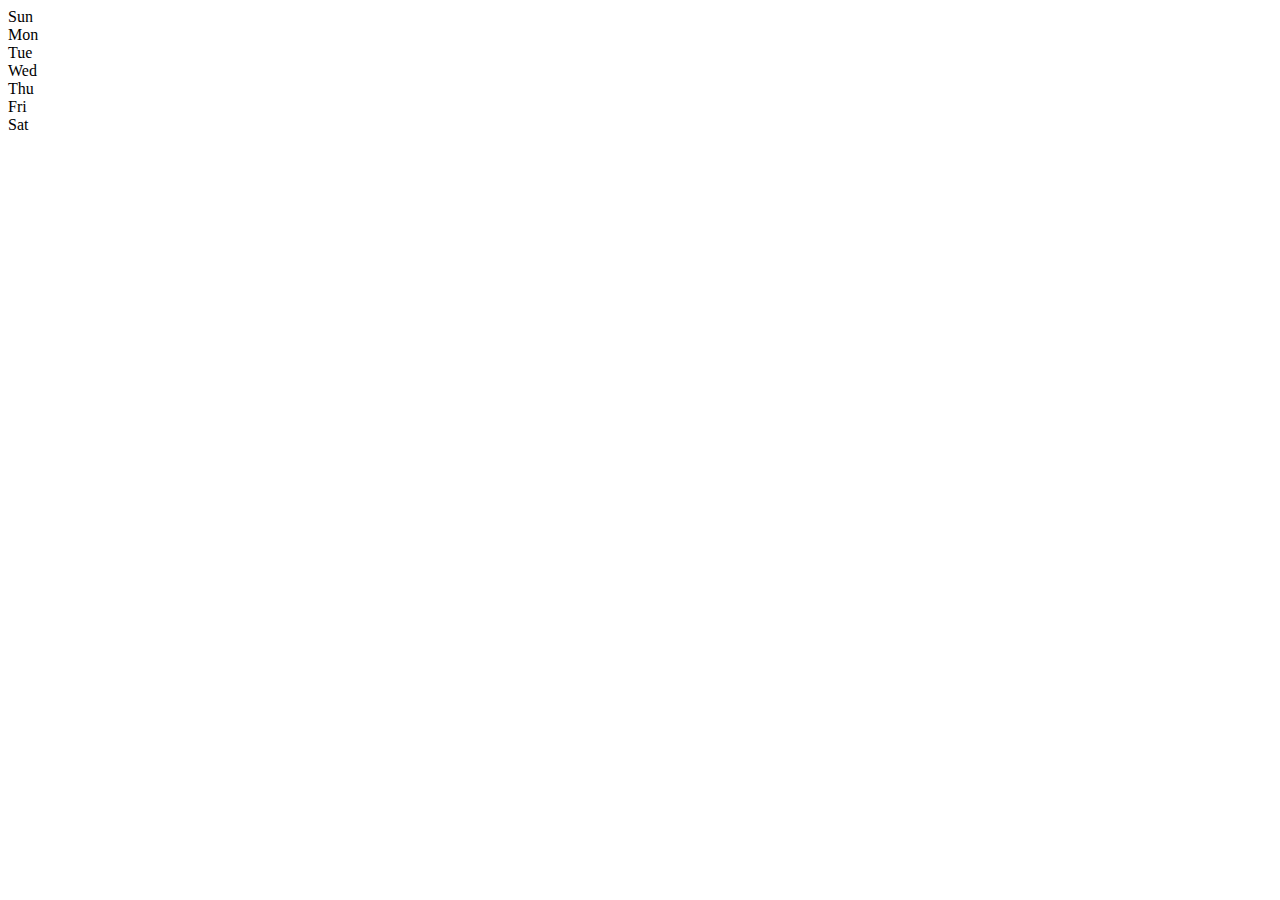
==== weekClock.html @ 480b2ef4 "first commit" ====
<html>
<head>
    <title>Week Clock</title>
    <link rel="stylesheet" type="text/css" href="styles.css">
</head>
<body>
    <div id="clock" class="analog-clock">
        <div class="hand hour-hand"></div>
        <div class="hand minute-hand"></div>
        <div class="hand second-hand"></div>
        <div class="weekday-container">
          <div class="weekday">Sun</div>
          <div class="weekday">Mon</div>
          <div class="weekday">Tue</div>
          <div class="weekday">Wed</div>
          <div class="weekday">Thu</div>
          <div class="weekday">Fri</div>
          <div class="weekday">Sat</div>
        </div>
      </div>    
    </body>
</html>
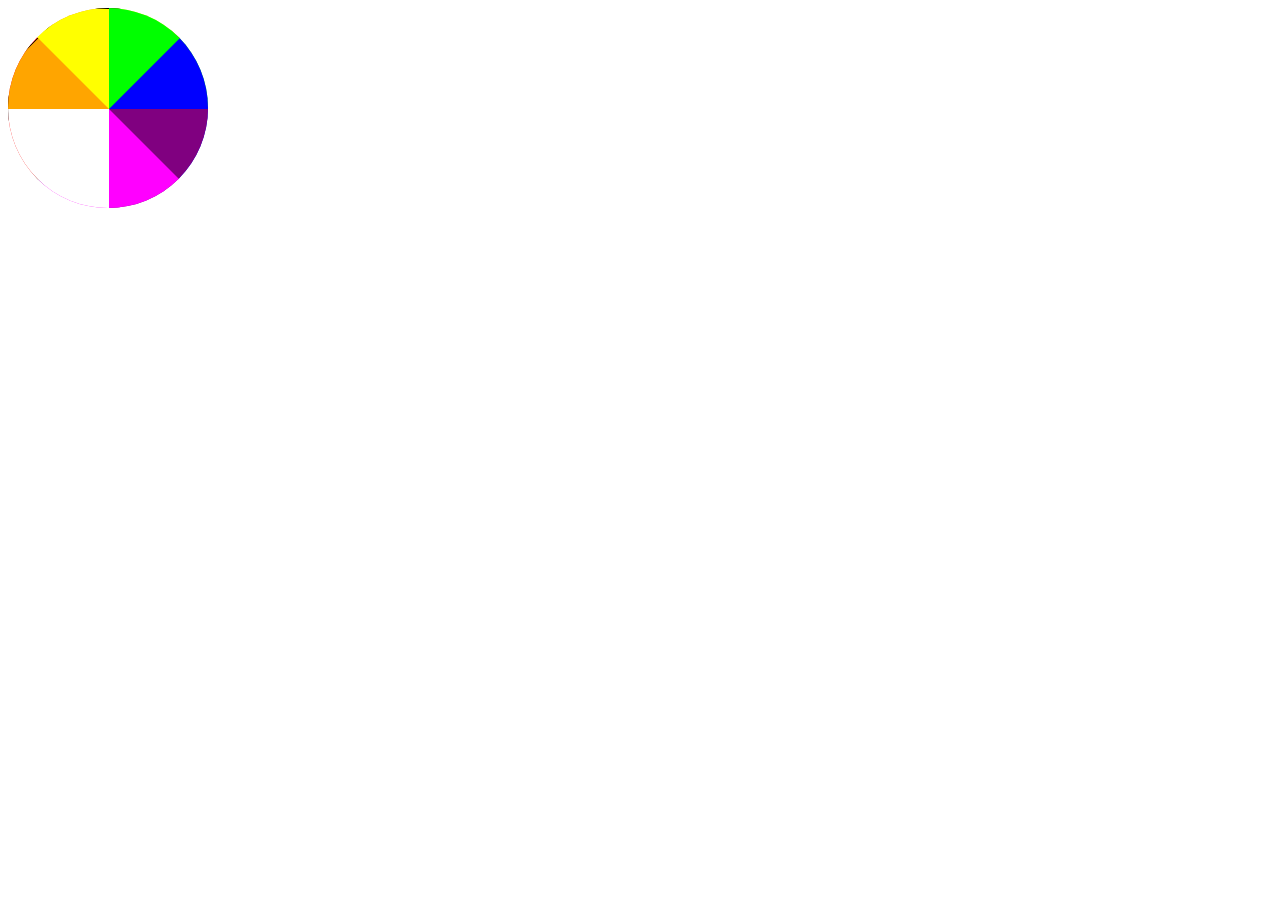
==== commit e65206df: "building structure of a clock" ====
--- a/weekClock.html
+++ b/weekClock.html
@@ -1,22 +1,45 @@
 <html>
-<head>
+  <head>
     <title>Week Clock</title>
-    <link rel="stylesheet" type="text/css" href="styles.css">
-</head>
-<body>
-    <div id="clock" class="analog-clock">
-        <div class="hand hour-hand"></div>
-        <div class="hand minute-hand"></div>
-        <div class="hand second-hand"></div>
-        <div class="weekday-container">
-          <div class="weekday">Sun</div>
-          <div class="weekday">Mon</div>
-          <div class="weekday">Tue</div>
-          <div class="weekday">Wed</div>
-          <div class="weekday">Thu</div>
-          <div class="weekday">Fri</div>
-          <div class="weekday">Sat</div>
-        </div>
-      </div>    
-    </body>
-</html>+    <link rel="stylesheet" type="text/css" href="styles.css" />
+  </head>
+  <body>
+    <!-- <div id="clock" class="analog-clock">
+      <div class="weekday" id="sun">Sunday</div>
+      <div class="weekday" id="mon">Monday</div>
+      <div class="weekday" id="tue">Tueday</div>
+      <div class="weekday" id="wed">Wednesday</div>
+      <div class="weekday" id="thu">Thursday</div>
+      <div class="weekday" id="fri">Friday</div>
+      <div class="weekday" id="sat">Saturday</div>
+    </div> -->
+    <div id="chart" class="pie-chart"></div>
+
+    <script type="text/javascript">
+      // Array of colors for the slices
+      const colors = [
+        "#FF0000",
+        "#FFA500",
+        "#FFFF00",
+        "#00FF00",
+        "#0000FF",
+        "#800080",
+        "#FF00FF",
+        "white",
+      ];
+
+      // Calculate the angle for each slice
+      const sliceAngle = 360 / colors.length;
+
+      // Create the slices dynamically
+      const chart = document.getElementById("chart");
+      for (let i = 0; i < colors.length; i++) {
+        const slice = document.createElement("div");
+        slice.classList.add("slice");
+        slice.style.transform = `rotate(${i * sliceAngle}deg)`;
+        slice.style.backgroundColor = colors[i];
+        chart.appendChild(slice);
+      }
+    </script>
+  </body>
+</html>
--- a/styles.css
+++ b/styles.css
@@ -0,0 +1,17 @@
+.pie-chart {
+    width: 200px;
+    height: 200px;
+    border-radius: 50%;
+    position: relative;
+    background-color: #f2f2f2;
+    overflow: hidden;
+  }
+  
+  .slice {
+    position: absolute;
+    width: 100%;
+    height: 100%;
+    clip-path: polygon(50% 50%, 0 0, 0 100%);
+    border: 1px solid #000000; /* Add border style */
+  }
+  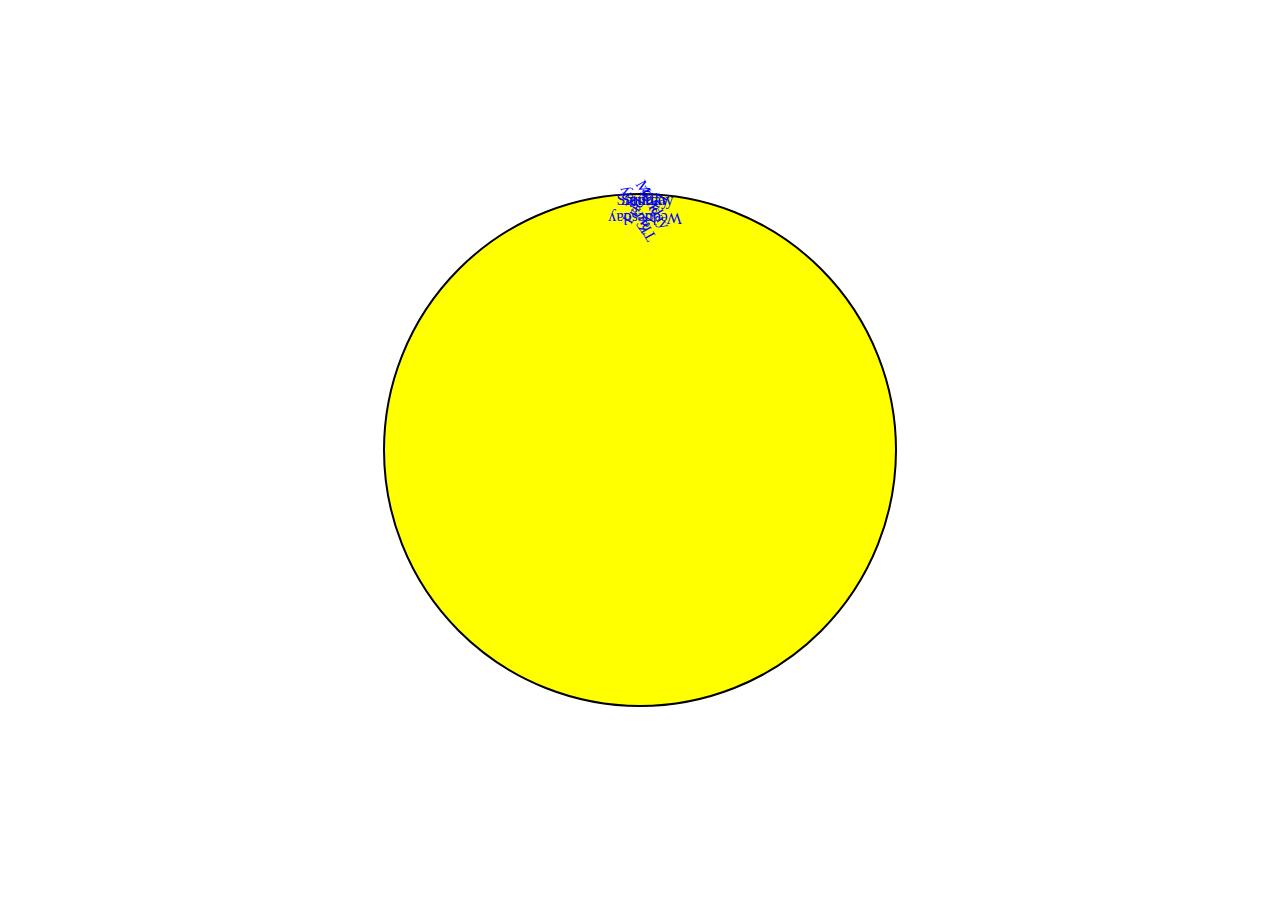
==== commit 34625cf4: "still updating structure" ====
--- a/weekClock.html
+++ b/weekClock.html
@@ -4,42 +4,14 @@
     <link rel="stylesheet" type="text/css" href="styles.css" />
   </head>
   <body>
-    <!-- <div id="clock" class="analog-clock">
-      <div class="weekday" id="sun">Sunday</div>
-      <div class="weekday" id="mon">Monday</div>
-      <div class="weekday" id="tue">Tueday</div>
-      <div class="weekday" id="wed">Wednesday</div>
-      <div class="weekday" id="thu">Thursday</div>
-      <div class="weekday" id="fri">Friday</div>
-      <div class="weekday" id="sat">Saturday</div>
-    </div> -->
-    <div id="chart" class="pie-chart"></div>
-
-    <script type="text/javascript">
-      // Array of colors for the slices
-      const colors = [
-        "#FF0000",
-        "#FFA500",
-        "#FFFF00",
-        "#00FF00",
-        "#0000FF",
-        "#800080",
-        "#FF00FF",
-        "white",
-      ];
-
-      // Calculate the angle for each slice
-      const sliceAngle = 360 / colors.length;
-
-      // Create the slices dynamically
-      const chart = document.getElementById("chart");
-      for (let i = 0; i < colors.length; i++) {
-        const slice = document.createElement("div");
-        slice.classList.add("slice");
-        slice.style.transform = `rotate(${i * sliceAngle}deg)`;
-        slice.style.backgroundColor = colors[i];
-        chart.appendChild(slice);
-      }
-    </script>
+    <div id="clock" class="clock">
+        <span class="weekday" id="sun">Sunday</span>
+        <span class="weekday" id="mon">Monday</span>
+        <span class="weekday" id="tue">Tueday</span>
+        <span class="weekday" id="wed">Wednesday</span>
+        <span class="weekday" id="thu">Thursday</span>
+        <span class="weekday" id="fri">Friday</span>
+        <span class="weekday" id="sat">Saturday</span>
+      </div>
   </body>
 </html>
--- a/styles.css
+++ b/styles.css
@@ -1,17 +1,46 @@
-.pie-chart {
-    width: 200px;
-    height: 200px;
+.clock {
+    width: 500px;
+    height: 500px;
     border-radius: 50%;
-    position: relative;
-    background-color: #f2f2f2;
-    overflow: hidden;
+    border: 2px solid #000000;
+    position: absolute;
+    top: 50%;
+    left: 50%;
+    transform: translate(-50%, -50%);
+    background-color: yellow;
+    color: blue;
+    padding: 5px;
+  }
+  .weekday {
+    position: absolute;
+    width: 100%;
+    text-align: center;
   }
   
-  .slice {
-    position: absolute;
-    width: 100%;
-    height: 100%;
-    clip-path: polygon(50% 50%, 0 0, 0 100%);
-    border: 1px solid #000000; /* Add border style */
+  #sun {
+    transform: rotate(0deg) translateY(-50%);
   }
-  +  
+  #mon {
+    transform: rotate(60deg) translateY(-50%);
+  }
+  
+  #tue {
+    transform: rotate(120deg) translateY(-50%);
+  }
+  
+  #wed {
+    transform: rotate(180deg) translateY(-50%);
+  }
+  
+  #thu {
+    transform: rotate(240deg) translateY(-50%);
+  }
+  
+  #fri {
+    transform: rotate(300deg) translateY(-50%);
+  }
+  
+  #sat {
+    transform: rotate(360deg) translateY(-50%);
+  }
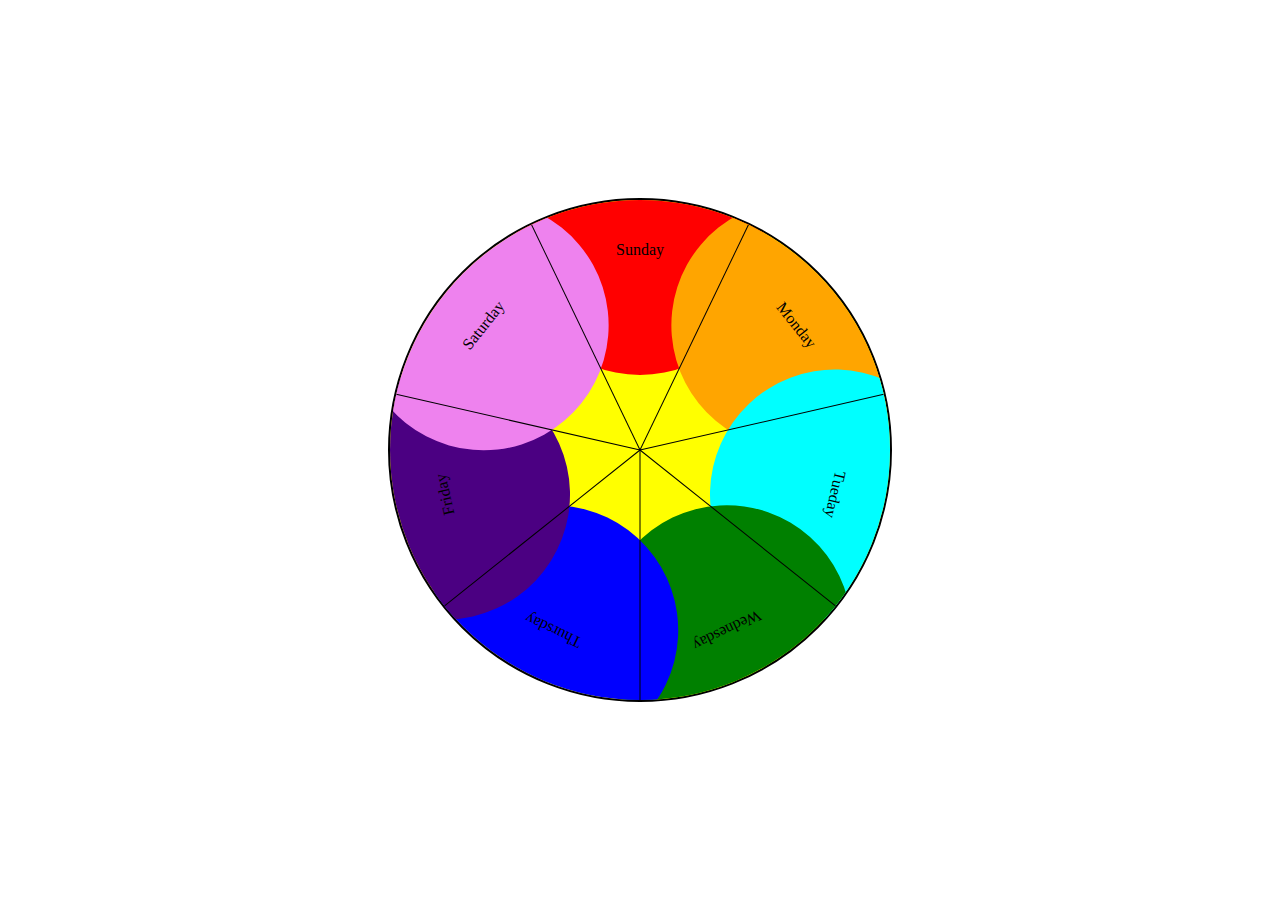
==== commit 6ca6cfc8: "finally completed my strudture" ====
--- a/weekClock.html
+++ b/weekClock.html
@@ -5,13 +5,21 @@
   </head>
   <body>
     <div id="clock" class="clock">
-        <span class="weekday" id="sun">Sunday</span>
-        <span class="weekday" id="mon">Monday</span>
-        <span class="weekday" id="tue">Tueday</span>
-        <span class="weekday" id="wed">Wednesday</span>
-        <span class="weekday" id="thu">Thursday</span>
-        <span class="weekday" id="fri">Friday</span>
-        <span class="weekday" id="sat">Saturday</span>
-      </div>
+      <span class="line"></span>
+      <span class="line"></span>
+      <span class="line"></span>
+      <span class="line"></span>
+      <span class="line"></span>
+      <span class="line"></span>
+      <span class="line"></span>
+      <span class="weekday" id="sun">Sunday</span>
+      <span class="weekday" id="mon">Monday</span>
+      <span class="weekday" id="tue">Tueday</span>
+      <span class="weekday" id="wed">Wednesday</span>
+      <span class="weekday" id="thu">Thursday</span>
+      <span class="weekday" id="fri">Friday</span>
+      <span class="weekday" id="sat">Saturday</span>
+     
+    </div>
   </body>
 </html>
--- a/styles.css
+++ b/styles.css
@@ -1,46 +1,102 @@
 .clock {
-    width: 500px;
-    height: 500px;
-    border-radius: 50%;
-    border: 2px solid #000000;
-    position: absolute;
-    top: 50%;
-    left: 50%;
-    transform: translate(-50%, -50%);
-    background-color: yellow;
-    color: blue;
-    padding: 5px;
-  }
-  .weekday {
-    position: absolute;
-    width: 100%;
-    text-align: center;
-  }
+  width: 500px;
+  height: 500px;
+  border-radius: 50%;
+  border: 2px solid #000000;
+  position: absolute;
+  top: 50%;
+  left: 50%;
+  transform: translate(-50%, -50%);
+  background-color: yellow;
+  display: flex;
+  flex-direction: column;
+  justify-content: center;
+  align-items: center;
+  overflow: hidden;
+}
+
+.weekday {
+  position: absolute;
+  width: 250px;
+  height: 250px;
+  border-radius: 50%;
+  display: flex;
+  justify-content: center;
+  align-items: center;
+  font-size: 16px;
   
-  #sun {
-    transform: rotate(0deg) translateY(-50%);
-  }
-  
-  #mon {
-    transform: rotate(60deg) translateY(-50%);
-  }
-  
-  #tue {
-    transform: rotate(120deg) translateY(-50%);
-  }
-  
-  #wed {
-    transform: rotate(180deg) translateY(-50%);
-  }
-  
-  #thu {
-    transform: rotate(240deg) translateY(-50%);
-  }
-  
-  #fri {
-    transform: rotate(300deg) translateY(-50%);
-  }
-  
-  #sat {
-    transform: rotate(360deg) translateY(-50%);
-  }
+}
+
+#sun {
+  transform: rotate(0deg) translateY(-200px);
+  background-color: red;
+}
+
+#mon {
+  transform: rotate(51.43deg) translateY(-200px);
+  background-color: orange;
+}
+
+#tue {
+  transform: rotate(102.86deg) translateY(-200px);
+  background-color: cyan;
+}
+
+#wed {
+  transform: rotate(154.29deg) translateY(-200px);
+  background-color: green;
+}
+
+#thu {
+  transform: rotate(205.71deg) translateY(-200px);
+  background-color: blue;
+}
+
+#fri {
+  transform: rotate(257.14deg) translateY(-200px);
+  background-color: indigo;
+}
+
+#sat {
+  transform: rotate(308.57deg) translateY(-200px);
+  background-color: violet;
+}
+
+.line {
+  position: absolute;
+  top: 100%;
+  left: 50%;
+  width: 1px;
+  height: 50%;
+  background-color: #000;
+  transform-origin: top;
+  z-index: 1;
+}
+
+.line:nth-child(1) {
+  transform: translate(-50%, -100%) rotate(0deg);
+}
+
+.line:nth-child(2) {
+  transform: translate(-50%, -100%) rotate(51.43deg);
+}
+
+.line:nth-child(3) {
+  transform: translate(-50%, -100%) rotate(102.86deg);
+}
+
+.line:nth-child(4) {
+  transform: translate(-50%, -100%) rotate(154.29deg);
+}
+
+.line:nth-child(5) {
+  transform: translate(-50%, -100%) rotate(205.71deg);
+}
+
+.line:nth-child(6) {
+  transform: translate(-50%, -100%) rotate(257.14deg);
+}
+
+.line:nth-child(7) {
+  transform: translate(-50%, -100%) rotate(308.57deg);
+}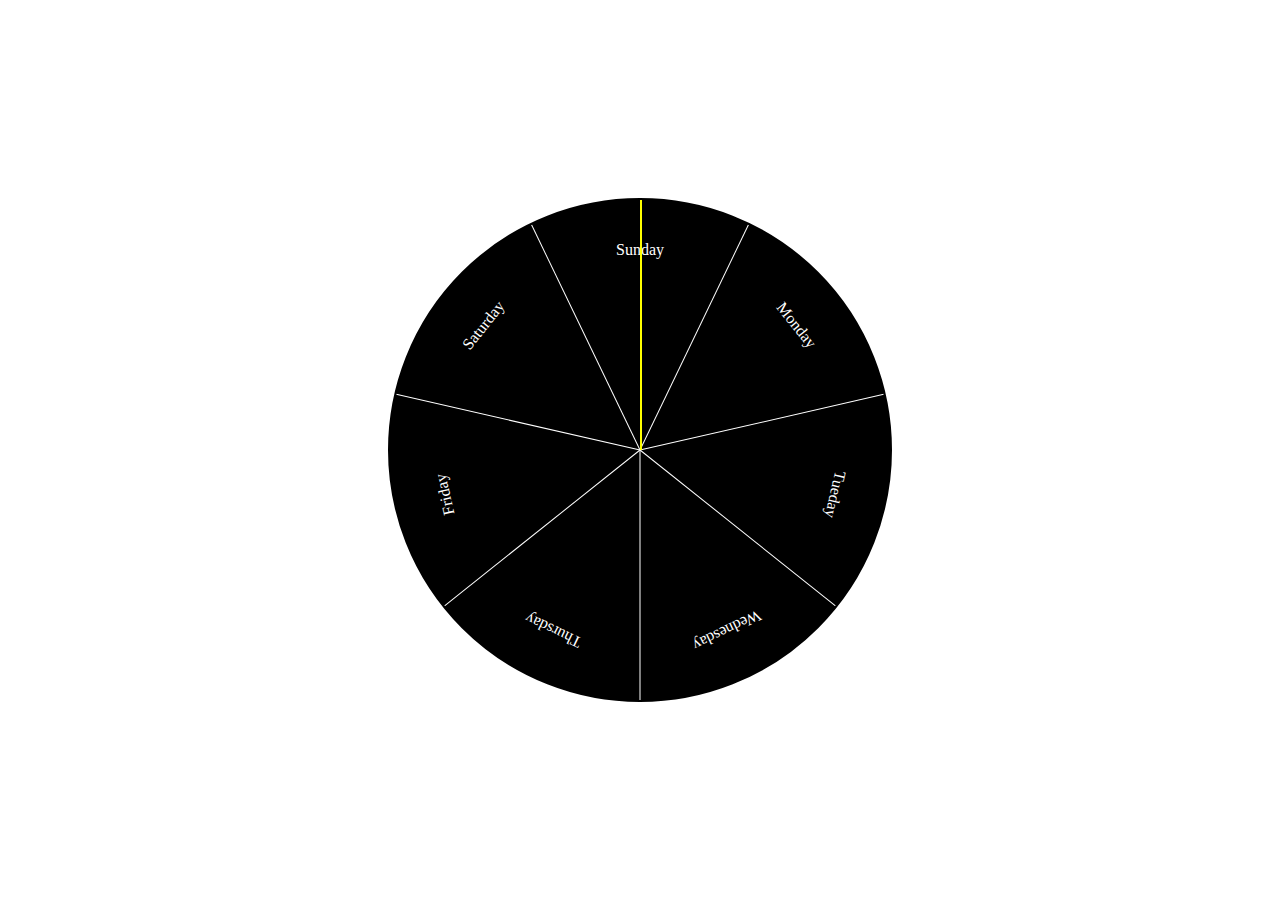
==== commit 3f4520ab: "added a day indicator line" ====
--- a/weekClock.html
+++ b/weekClock.html
@@ -12,6 +12,8 @@
       <span class="line"></span>
       <span class="line"></span>
       <span class="line"></span>
+      <span class="line"></span>
+      <span class="dayIndicator"></span>
       <span class="weekday" id="sun">Sunday</span>
       <span class="weekday" id="mon">Monday</span>
       <span class="weekday" id="tue">Tueday</span>
--- a/styles.css
+++ b/styles.css
@@ -7,7 +7,7 @@
   top: 50%;
   left: 50%;
   transform: translate(-50%, -50%);
-  background-color: yellow;
+  background-color: black;
   display: flex;
   flex-direction: column;
   justify-content: center;
@@ -24,42 +24,43 @@
   justify-content: center;
   align-items: center;
   font-size: 16px;
+  color: white;
   
 }
 
 #sun {
   transform: rotate(0deg) translateY(-200px);
-  background-color: red;
+  /* background-color: red; */
 }
 
 #mon {
   transform: rotate(51.43deg) translateY(-200px);
-  background-color: orange;
+  /* background-color: orange; */
 }
 
 #tue {
   transform: rotate(102.86deg) translateY(-200px);
-  background-color: cyan;
+  /* background-color: cyan; */
 }
 
 #wed {
   transform: rotate(154.29deg) translateY(-200px);
-  background-color: green;
+  /* background-color: green; */
 }
 
 #thu {
   transform: rotate(205.71deg) translateY(-200px);
-  background-color: blue;
+  /* background-color: blue; */
 }
 
 #fri {
   transform: rotate(257.14deg) translateY(-200px);
-  background-color: indigo;
+  /* background-color: indigo; */
 }
 
 #sat {
   transform: rotate(308.57deg) translateY(-200px);
-  background-color: violet;
+  /* background-color: violet; */
 }
 
 .line {
@@ -68,7 +69,7 @@
   left: 50%;
   width: 1px;
   height: 50%;
-  background-color: #000;
+  background-color: white;
   transform-origin: top;
   z-index: 1;
 }
@@ -99,4 +100,19 @@
 
 .line:nth-child(7) {
   transform: translate(-50%, -100%) rotate(308.57deg);
+}
+
+.dayIndicator {
+  position: absolute;
+  top: 00%;
+  left: 50%;
+  width: 2px;
+  height: 50%;
+  background-color: yellow;
+  transform-origin: top;
+  z-index: 2;
+}
+
+.dayIndicator:nth-child(1) {
+  transform: translate(-50%, -100%) rotate(10deg);
 }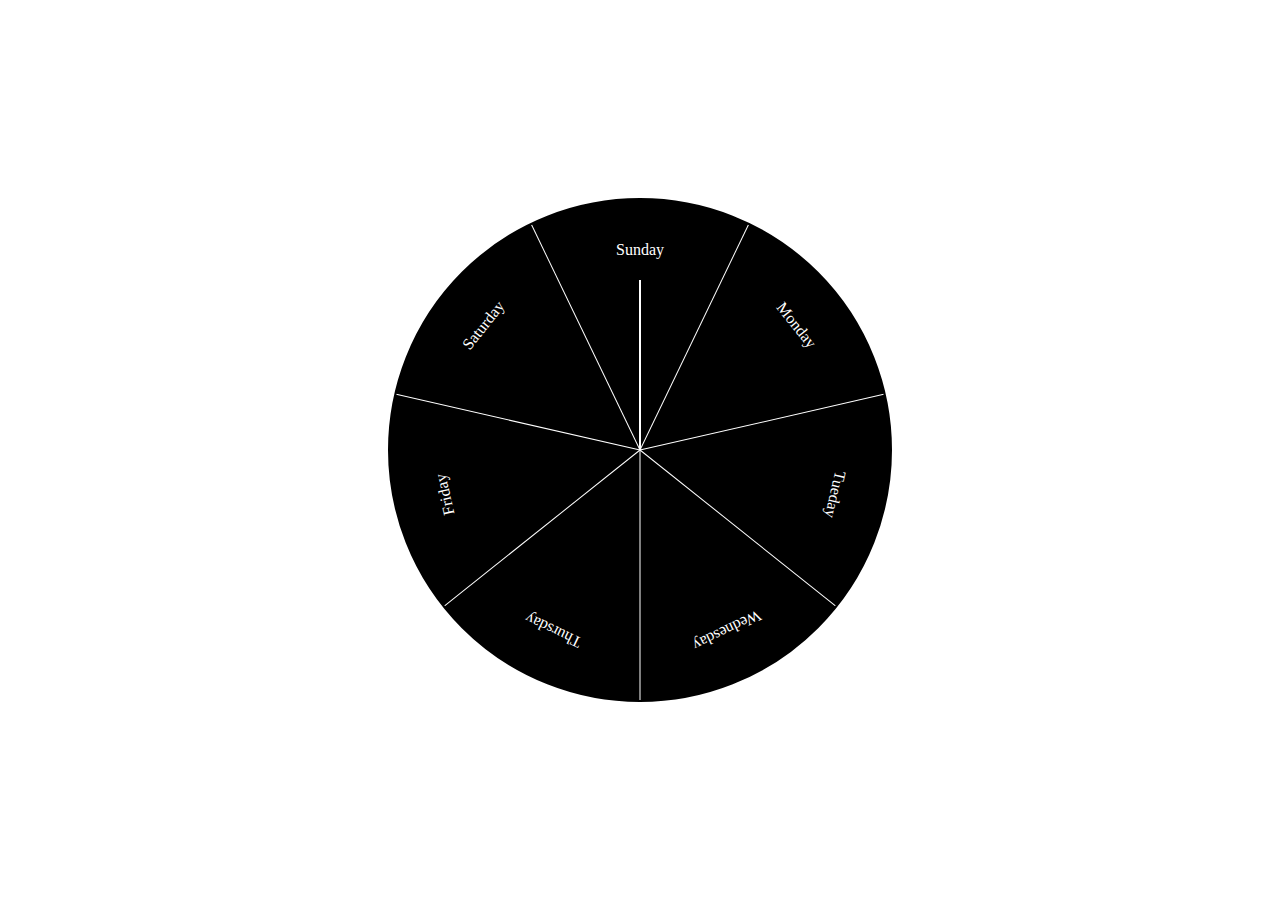
==== commit 5a70c35c: "finally moved the hand of the clock" ====
--- a/weekClock.html
+++ b/weekClock.html
@@ -13,7 +13,6 @@
       <span class="line"></span>
       <span class="line"></span>
       <span class="line"></span>
-      <span class="dayIndicator"></span>
       <span class="weekday" id="sun">Sunday</span>
       <span class="weekday" id="mon">Monday</span>
       <span class="weekday" id="tue">Tueday</span>
@@ -21,7 +20,8 @@
       <span class="weekday" id="thu">Thursday</span>
       <span class="weekday" id="fri">Friday</span>
       <span class="weekday" id="sat">Saturday</span>
-     
+      <span class="hand"></span>
     </div>
+    <script src="script.js"></script>
   </body>
 </html>
--- a/styles.css
+++ b/styles.css
@@ -102,17 +102,13 @@
   transform: translate(-50%, -100%) rotate(308.57deg);
 }
 
-.dayIndicator {
+.hand {
   position: absolute;
-  top: 00%;
+  top: 50%;
   left: 50%;
   width: 2px;
-  height: 50%;
-  background-color: yellow;
-  transform-origin: top;
-  z-index: 2;
-}
-
-.dayIndicator:nth-child(1) {
-  transform: translate(-50%, -100%) rotate(10deg);
+  height: 170px;
+  background-color: white;
+  transform-origin: bottom;
+  transform: translate(-50%, -100%) rotate(0deg); 
 }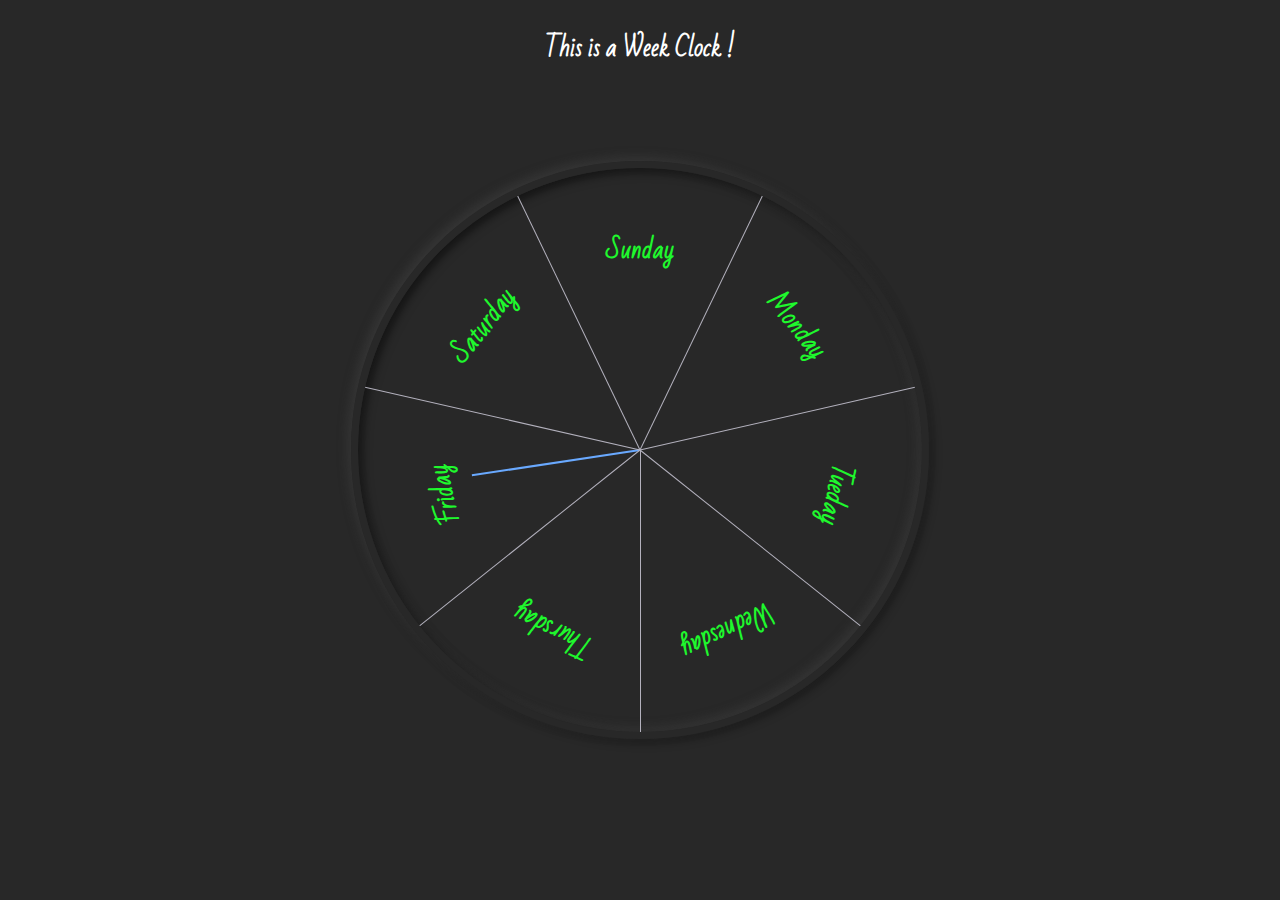
==== commit c4a0ddca: "added heading" ====
--- a/weekClock.html
+++ b/weekClock.html
@@ -2,8 +2,15 @@
   <head>
     <title>Week Clock</title>
     <link rel="stylesheet" type="text/css" href="styles.css" />
+    <link rel="preconnect" href="https://fonts.googleapis.com" />
+    <link rel="preconnect" href="https://fonts.gstatic.com" crossorigin />
+    <link
+      href="https://fonts.googleapis.com/css2?family=Bad+Script&display=swap"
+      rel="stylesheet"
+    />
   </head>
   <body>
+    <h2 style="text-align: center; margin-top:1.5rem;">This is a Week Clock !</h2>
     <div id="clock" class="clock">
       <span class="line"></span>
       <span class="line"></span>
--- a/styles.css
+++ b/styles.css
@@ -1,18 +1,28 @@
+html{
+  background-color: #282828;
+  font-family: 'Bad Script','cursive';
+  color: white;
+}
 .clock {
   width: 500px;
   height: 500px;
   border-radius: 50%;
-  border: 2px solid #000000;
+  border: 7px solid #282828;
   position: absolute;
   top: 50%;
   left: 50%;
   transform: translate(-50%, -50%);
-  background-color: black;
   display: flex;
   flex-direction: column;
   justify-content: center;
   align-items: center;
   overflow: hidden;
+  padding: 2rem;
+  box-shadow: -4px -4px 10px rgba(67,67,67,0.5),
+                inset 4px 4px 10px rgba(0,0,0,0.5),
+                inset -4px -4px 10px rgba(67,67,67,0.5),
+                4px 4px 10px rgba(0,0,0,0.3);
+
 }
 
 .weekday {
@@ -23,8 +33,10 @@
   display: flex;
   justify-content: center;
   align-items: center;
-  font-size: 16px;
-  color: white;
+  font-size: 1.5rem;
+  font-weight: 700;
+  color: #1FF82D;
+
   
 }
 
@@ -69,13 +81,14 @@
   left: 50%;
   width: 1px;
   height: 50%;
-  background-color: white;
+  background-color: #B3B1BD;
   transform-origin: top;
   z-index: 1;
+
 }
 
 .line:nth-child(1) {
-  transform: translate(-50%, -100%) rotate(0deg);
+  transform: translate(-0%, -100%) rotate(0deg);
 }
 
 .line:nth-child(2) {
@@ -108,7 +121,7 @@
   left: 50%;
   width: 2px;
   height: 170px;
-  background-color: white;
+  background-color: #69A9FF;
   transform-origin: bottom;
-  transform: translate(-50%, -100%) rotate(0deg); 
-}+  /* transform: translate(-50%, -100%) rotate(0deg);  */
+}
